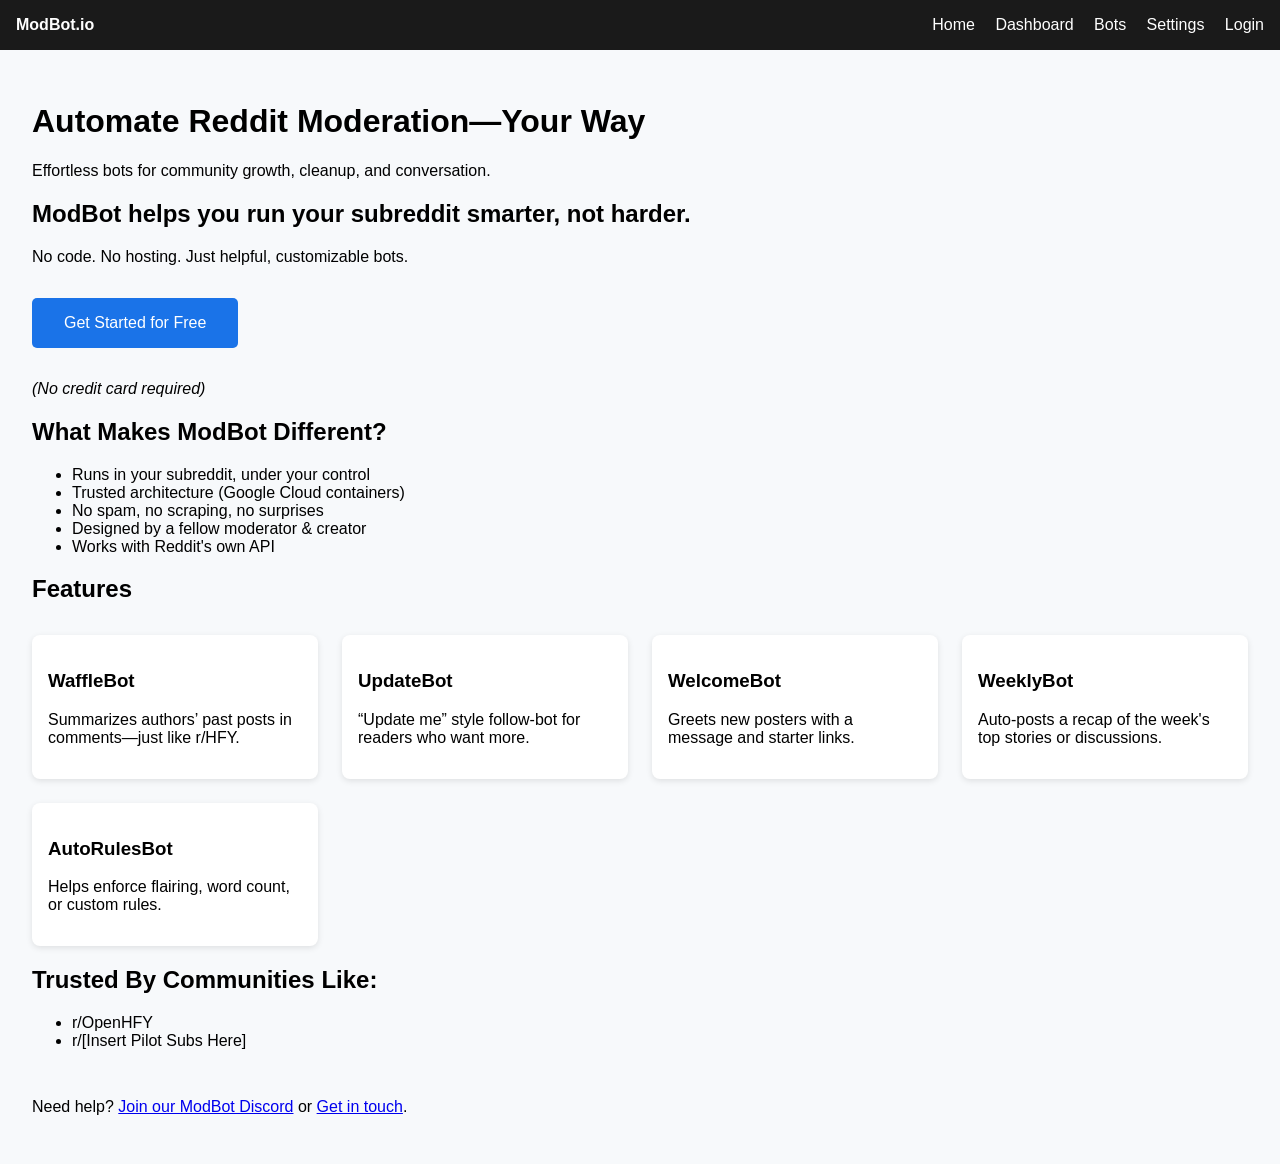
==== index.html @ 6c37dac9 "Add files via upload" ====
<!DOCTYPE html>
<html>
<head>
  <title>ModBot.io - Home</title>
  <link rel="stylesheet" href="styles.css">
</head>
<body>
<header>
  <div><strong>ModBot.io</strong></div>
  <nav>
    <a href="index.html">Home</a>
    <a href="dashboard.html">Dashboard</a>
    <a href="bots.html">Bots</a>
    <a href="settings.html">Settings</a>
    <a href="login.html">Login</a>
  </nav>
</header>

<main>
  <h1>Automate Reddit Moderation—Your Way</h1>
  <p>Effortless bots for community growth, cleanup, and conversation.</p>

  <h2>ModBot helps you run your subreddit smarter, not harder.</h2>
  <p>No code. No hosting. Just helpful, customizable bots.</p>

  <button style="padding: 1em 2em; background: #1a73e8; color: white; border: none; border-radius: 5px; font-size: 1em; margin: 1em 0;">
    Get Started for Free
  </button>
  <p><em>(No credit card required)</em></p>

  <h2>What Makes ModBot Different?</h2>
  <ul>
    <li>Runs in your subreddit, under your control</li>
    <li>Trusted architecture (Google Cloud containers)</li>
    <li>No spam, no scraping, no surprises</li>
    <li>Designed by a fellow moderator & creator</li>
    <li>Works with Reddit's own API</li>
  </ul>
  
  <h2>Features</h2>
  <div class="bots">
    <div class="bot">
      <h3>WaffleBot</h3>
      <p>Summarizes authors’ past posts in comments—just like r/HFY.</p>
    </div>
    <div class="bot">
      <h3>UpdateBot</h3>
      <p>“Update me” style follow-bot for readers who want more.</p>
    </div>
    <div class="bot">
      <h3>WelcomeBot</h3>
      <p>Greets new posters with a message and starter links.</p>
    </div>
    <div class="bot">
      <h3>WeeklyBot</h3>
      <p>Auto-posts a recap of the week's top stories or discussions.</p>
    </div>
    <div class="bot">
      <h3>AutoRulesBot</h3>
      <p>Helps enforce flairing, word count, or custom rules.</p>
    </div>
  </div>

  <h2>Trusted By Communities Like:</h2>
  <ul>
    <li>r/OpenHFY</li>
    <li>r/[Insert Pilot Subs Here]</li>
  </ul>

  <footer style="margin-top: 3em;">
    <p>Need help? <a href="#">Join our ModBot Discord</a> or <a href="#">Get in touch</a>.</p>
  </footer>
</main>
</body>
</html>
---- styles.css ----
body {
  font-family: Arial, sans-serif;
  margin: 0;
  padding: 0;
  background: #f7f9fb;
}
header {
  background: #1a1a1a;
  color: white;
  padding: 1em;
  display: flex;
  justify-content: space-between;
  align-items: center;
}
header nav a {
  color: white;
  margin-left: 1em;
  text-decoration: none;
}
main {
  padding: 2em;
}
.bots {
  display: grid;
  grid-template-columns: repeat(auto-fit, minmax(250px, 1fr));
  gap: 1.5em;
  margin-top: 2em;
}
.bot {
  background: white;
  padding: 1em;
  border-radius: 8px;
  box-shadow: 0 2px 6px rgba(0, 0, 0, 0.1);
}
.bot button {
  margin-top: 1em;
  padding: 0.5em 1em;
  background: #1a73e8;
  color: white;
  border: none;
  border-radius: 4px;
  cursor: pointer;
}
.dashboard-stats {
  display: grid;
  grid-template-columns: repeat(auto-fit, minmax(220px, 1fr));
  gap: 1.5em;
  margin-top: 2em;
}

.stat-box {
  background: white;
  padding: 1.5em;
  border-radius: 10px;
  box-shadow: 0 2px 10px rgba(0,0,0,0.08);
  text-align: center;
}

.stat-box h2 {
  margin-bottom: 0.5em;
  font-size: 1.2em;
  color: #1a1a1a;
}

.stat-box p {
  font-size: 1.5em;
  color: #1a73e8;
  margin: 0;
}
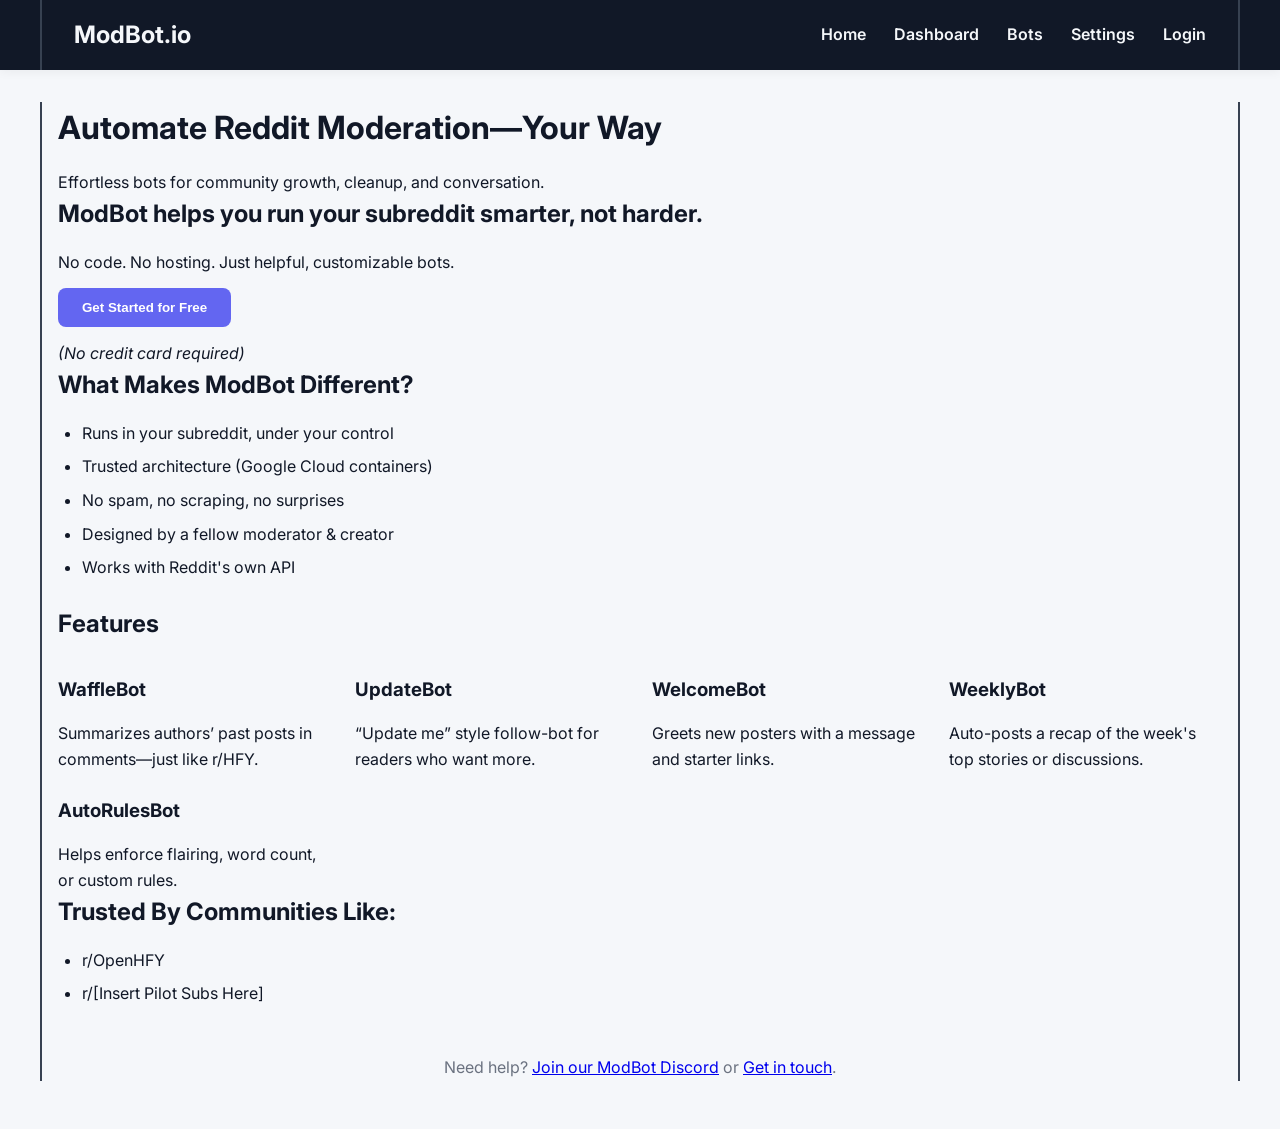
==== commit 3cbedbb5: "Add files via upload" ====
--- a/index.html
+++ b/index.html
@@ -1,75 +1,79 @@
 <!DOCTYPE html>
-<html>
+<html lang="en">
 <head>
-  <title>ModBot.io - Home</title>
-  <link rel="stylesheet" href="styles.css">
+  <meta charset="UTF-8" />
+  <meta name="viewport" content="width=device-width, initial-scale=1.0"/>
+  <title>ModBot.io – Home</title>
+  <link rel="stylesheet" href="styles.css"/>
 </head>
 <body>
-<header>
-  <div><strong>ModBot.io</strong></div>
-  <nav>
-    <a href="index.html">Home</a>
-    <a href="dashboard.html">Dashboard</a>
-    <a href="bots.html">Bots</a>
-    <a href="settings.html">Settings</a>
-    <a href="login.html">Login</a>
-  </nav>
-</header>
+  <header>
+    <nav class="container">
+      <strong>ModBot.io</strong>
+      <div class="nav-links">
+        <a href="index.html">Home</a>
+        <a href="dashboard.html">Dashboard</a>
+        <a href="bots.html">Bots</a>
+        <a href="settings.html">Settings</a>
+        <a href="login.html">Login</a>
+      </div>
+    </nav>
+  </header>
 
-<main>
-  <h1>Automate Reddit Moderation—Your Way</h1>
-  <p>Effortless bots for community growth, cleanup, and conversation.</p>
+  <main class="container">
+    <h1>Automate Reddit Moderation—Your Way</h1>
+    <p>Effortless bots for community growth, cleanup, and conversation.</p>
 
-  <h2>ModBot helps you run your subreddit smarter, not harder.</h2>
-  <p>No code. No hosting. Just helpful, customizable bots.</p>
+    <h2>ModBot helps you run your subreddit smarter, not harder.</h2>
+    <p>No code. No hosting. Just helpful, customizable bots.</p>
 
-  <button style="padding: 1em 2em; background: #1a73e8; color: white; border: none; border-radius: 5px; font-size: 1em; margin: 1em 0;">
-    Get Started for Free
-  </button>
-  <p><em>(No credit card required)</em></p>
+    <button class="button" style="margin: 1em 0;">
+      Get Started for Free
+    </button>
+    <p><em>(No credit card required)</em></p>
 
-  <h2>What Makes ModBot Different?</h2>
-  <ul>
-    <li>Runs in your subreddit, under your control</li>
-    <li>Trusted architecture (Google Cloud containers)</li>
-    <li>No spam, no scraping, no surprises</li>
-    <li>Designed by a fellow moderator & creator</li>
-    <li>Works with Reddit's own API</li>
-  </ul>
-  
-  <h2>Features</h2>
-  <div class="bots">
-    <div class="bot">
-      <h3>WaffleBot</h3>
-      <p>Summarizes authors’ past posts in comments—just like r/HFY.</p>
+    <h2>What Makes ModBot Different?</h2>
+    <ul>
+      <li>Runs in your subreddit, under your control</li>
+      <li>Trusted architecture (Google Cloud containers)</li>
+      <li>No spam, no scraping, no surprises</li>
+      <li>Designed by a fellow moderator & creator</li>
+      <li>Works with Reddit's own API</li>
+    </ul>
+
+    <h2>Features</h2>
+    <div class="bots">
+      <div class="bot">
+        <h3>WaffleBot</h3>
+        <p>Summarizes authors’ past posts in comments—just like r/HFY.</p>
+      </div>
+      <div class="bot">
+        <h3>UpdateBot</h3>
+        <p>“Update me” style follow-bot for readers who want more.</p>
+      </div>
+      <div class="bot">
+        <h3>WelcomeBot</h3>
+        <p>Greets new posters with a message and starter links.</p>
+      </div>
+      <div class="bot">
+        <h3>WeeklyBot</h3>
+        <p>Auto-posts a recap of the week's top stories or discussions.</p>
+      </div>
+      <div class="bot">
+        <h3>AutoRulesBot</h3>
+        <p>Helps enforce flairing, word count, or custom rules.</p>
+      </div>
     </div>
-    <div class="bot">
-      <h3>UpdateBot</h3>
-      <p>“Update me” style follow-bot for readers who want more.</p>
-    </div>
-    <div class="bot">
-      <h3>WelcomeBot</h3>
-      <p>Greets new posters with a message and starter links.</p>
-    </div>
-    <div class="bot">
-      <h3>WeeklyBot</h3>
-      <p>Auto-posts a recap of the week's top stories or discussions.</p>
-    </div>
-    <div class="bot">
-      <h3>AutoRulesBot</h3>
-      <p>Helps enforce flairing, word count, or custom rules.</p>
-    </div>
-  </div>
 
-  <h2>Trusted By Communities Like:</h2>
-  <ul>
-    <li>r/OpenHFY</li>
-    <li>r/[Insert Pilot Subs Here]</li>
-  </ul>
+    <h2>Trusted By Communities Like:</h2>
+    <ul>
+      <li>r/OpenHFY</li>
+      <li>r/[Insert Pilot Subs Here]</li>
+    </ul>
 
-  <footer style="margin-top: 3em;">
-    <p>Need help? <a href="#">Join our ModBot Discord</a> or <a href="#">Get in touch</a>.</p>
-  </footer>
-</main>
+    <footer style="margin-top: 3em;">
+      <p>Need help? <a href="#">Join our ModBot Discord</a> or <a href="#">Get in touch</a>.</p>
+    </footer>
+  </main>
 </body>
 </html>
--- a/styles.css
+++ b/styles.css
@@ -1,70 +1,184 @@
+@import url('https://fonts.googleapis.com/css2?family=Inter:wght@400;600&display=swap');
+
+:root {
+  --bg: #f5f7fa;
+  --fg: #111827;
+  --accent: #6366f1;
+  --card-bg: #ffffff;
+  --header-bg: #111827;
+  --header-fg: #f5f7fa;
+  --radius: 8px;
+  --shadow: 0 2px 10px rgba(0,0,0,0.05);
+  --border-color: #374151; /* Dark border colour */
+}
+
+/* Reset */
+* {
+  box-sizing: border-box;
+  margin: 0;
+  padding: 0;
+}
 
 body {
-  font-family: Arial, sans-serif;
-  margin: 0;
-  padding: 0;
-  background: #f7f9fb;
+  font-family: 'Inter', sans-serif;
+  background-color: var(--bg);
+  color: var(--fg);
+  line-height: 1.6;
 }
+
+/* Header */
 header {
-  background: #1a1a1a;
-  color: white;
-  padding: 1em;
+  background-color: var(--header-bg);
+  box-shadow: var(--shadow);
+  position: sticky;
+  top: 0;
+  z-index: 1000;
+}
+header nav.container {
+  max-width: 1200px;
+  margin: 0 auto;
+  padding: 1rem 2rem;
   display: flex;
   justify-content: space-between;
   align-items: center;
 }
-header nav a {
-  color: white;
-  margin-left: 1em;
+header strong {
+  color: var(--header-fg);
+  font-size: 1.5rem;
+}
+nav a {
+  margin-left: 1.5rem;
   text-decoration: none;
+  color: var(--header-fg);
+  font-weight: 600;
+  transition: color 0.2s;
 }
-main {
-  padding: 2em;
+nav a:hover {
+  color: var(--accent);
 }
-.bots {
+
+/* Main container with dark borders */
+.container {
+  max-width: 1200px;
+  margin: 2rem auto;
+  padding: 0 1rem;
+  border-left: 2px solid var(--border-color);
+  border-right: 2px solid var(--border-color);
+}
+
+/* Ensure lists have proper indent inside bordered container */
+.container ul {
+  padding-left: 1.5rem;
+  margin-bottom: 1.5rem;
+}
+.container ul li {
+  margin-bottom: 0.5rem;
+}
+
+h1, h2, h3 {
+  margin-bottom: 1rem;
+}
+.hero p, .features ul, .footer {
+  margin-bottom: 1.5rem;
+}
+
+.bots, .dashboard-stats {
   display: grid;
   grid-template-columns: repeat(auto-fit, minmax(250px, 1fr));
-  gap: 1.5em;
-  margin-top: 2em;
-}
-.bot {
-  background: white;
-  padding: 1em;
-  border-radius: 8px;
-  box-shadow: 0 2px 6px rgba(0, 0, 0, 0.1);
-}
-.bot button {
-  margin-top: 1em;
-  padding: 0.5em 1em;
-  background: #1a73e8;
-  color: white;
-  border: none;
-  border-radius: 4px;
-  cursor: pointer;
-}
-.dashboard-stats {
-  display: grid;
-  grid-template-columns: repeat(auto-fit, minmax(220px, 1fr));
-  gap: 1.5em;
-  margin-top: 2em;
+  gap: 1.5rem;
+  margin-top: 2rem;
 }
 
-.stat-box {
-  background: white;
-  padding: 1.5em;
-  border-radius: 10px;
-  box-shadow: 0 2px 10px rgba(0,0,0,0.08);
-  text-align: center;
+.card, .bot-card, .stat-card {
+  background-color: var(--card-bg);
+  border-radius: var(--radius);
+  box-shadow: var(--shadow);
+  padding: 1.5rem;
 }
 
-.stat-box h2 {
-  margin-bottom: 0.5em;
-  font-size: 1.2em;
-  color: #1a1a1a;
+.button, button {
+  display: inline-block;
+  padding: 0.75rem 1.5rem;
+  background-color: var(--accent);
+  color: #fff;
+  border: none;
+  border-radius: var(--radius);
+  font-weight: 600;
+  cursor: pointer;
+  transition: background-color 0.2s;
+}
+.button:hover, button:hover {
+  background-color: #4f46e5;
 }
 
-.stat-box p {
-  font-size: 1.5em;
-  color: #1a73e8;
-  margin: 0;
+input[type="text"], input[type="number"], textarea, select {
+  width: 100%;
+  padding: 0.75rem;
+  border: 1px solid #d1d5db;
+  border-radius: var(--radius);
+  margin-bottom: 1rem;
 }
+label {
+  display: block;
+  margin-bottom: 0.5rem;
+  font-weight: 600;
+}
+
+/* Toggle switch styles */
+.switch {
+  display: inline-block;
+  width: 50px; height: 24px;
+  position: relative;
+}
+.switch input {
+  opacity: 0;
+  width: 0; height: 0;
+}
+.slider {
+  position: absolute; cursor: pointer;
+  top: 0; left: 0; right: 0; bottom: 0;
+  background-color: #ccc;
+  transition: 0.4s;
+  border-radius: 24px;
+}
+.slider:before {
+  content: "";
+  position: absolute;
+  height: 20px; width: 20px;
+  left: 2px; bottom: 2px;
+  background-color: #fff;
+  transition: 0.4s;
+  border-radius: 50%;
+}
+input:checked + .slider {
+  background-color: #4ade80;
+}
+input:checked + .slider:before {
+  transform: translateX(26px);
+}
+
+footer {
+  text-align: center;
+  color: #6b7280;
+  margin: 3rem 0;
+}
+
+/* Responsive */
+@media (max-width: 640px) {
+  header nav.container {
+    padding: 1rem;
+  }
+  header strong {
+    font-size: 1.25rem;
+  }
+  nav a {
+    margin-left: 1rem;
+    font-size: 0.875rem;
+  }
+  .container {
+    border-left: none;
+    border-right: none;
+    margin: 1.5rem auto;
+    padding: 0 0.75rem;
+  }
+}
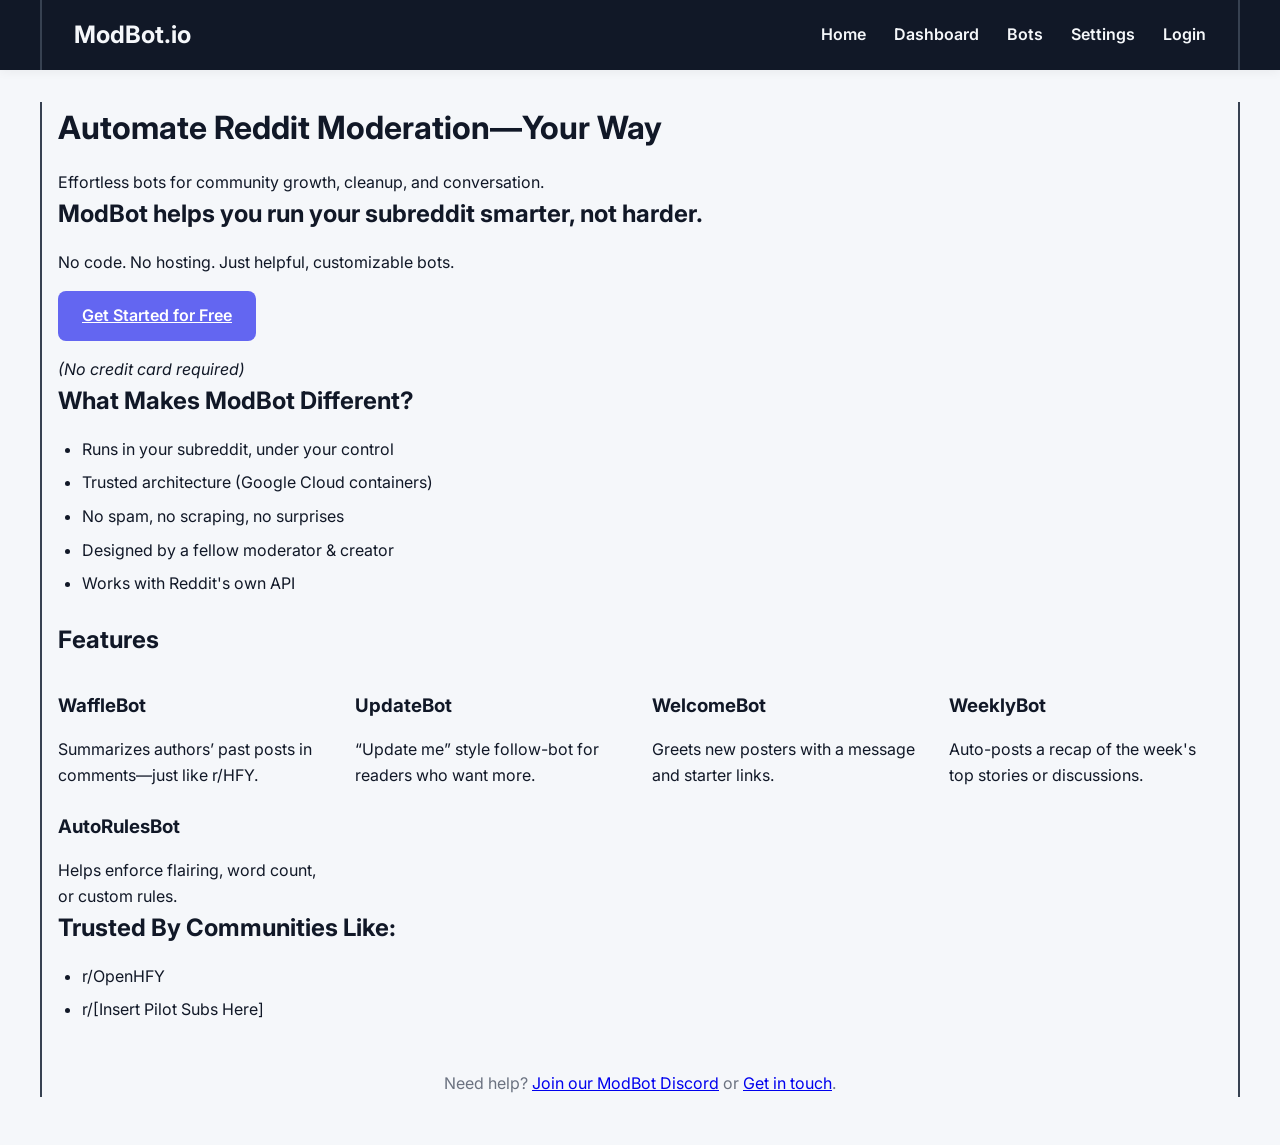
==== commit 9502df4a: "Add files via upload" ====
--- a/index.html
+++ b/index.html
@@ -27,9 +27,9 @@
     <h2>ModBot helps you run your subreddit smarter, not harder.</h2>
     <p>No code. No hosting. Just helpful, customizable bots.</p>
 
-    <button class="button" style="margin: 1em 0;">
+    <a href="free-trial.html" class="button" style="margin: 1em 0;">
       Get Started for Free
-    </button>
+    </a>
     <p><em>(No credit card required)</em></p>
 
     <h2>What Makes ModBot Different?</h2>
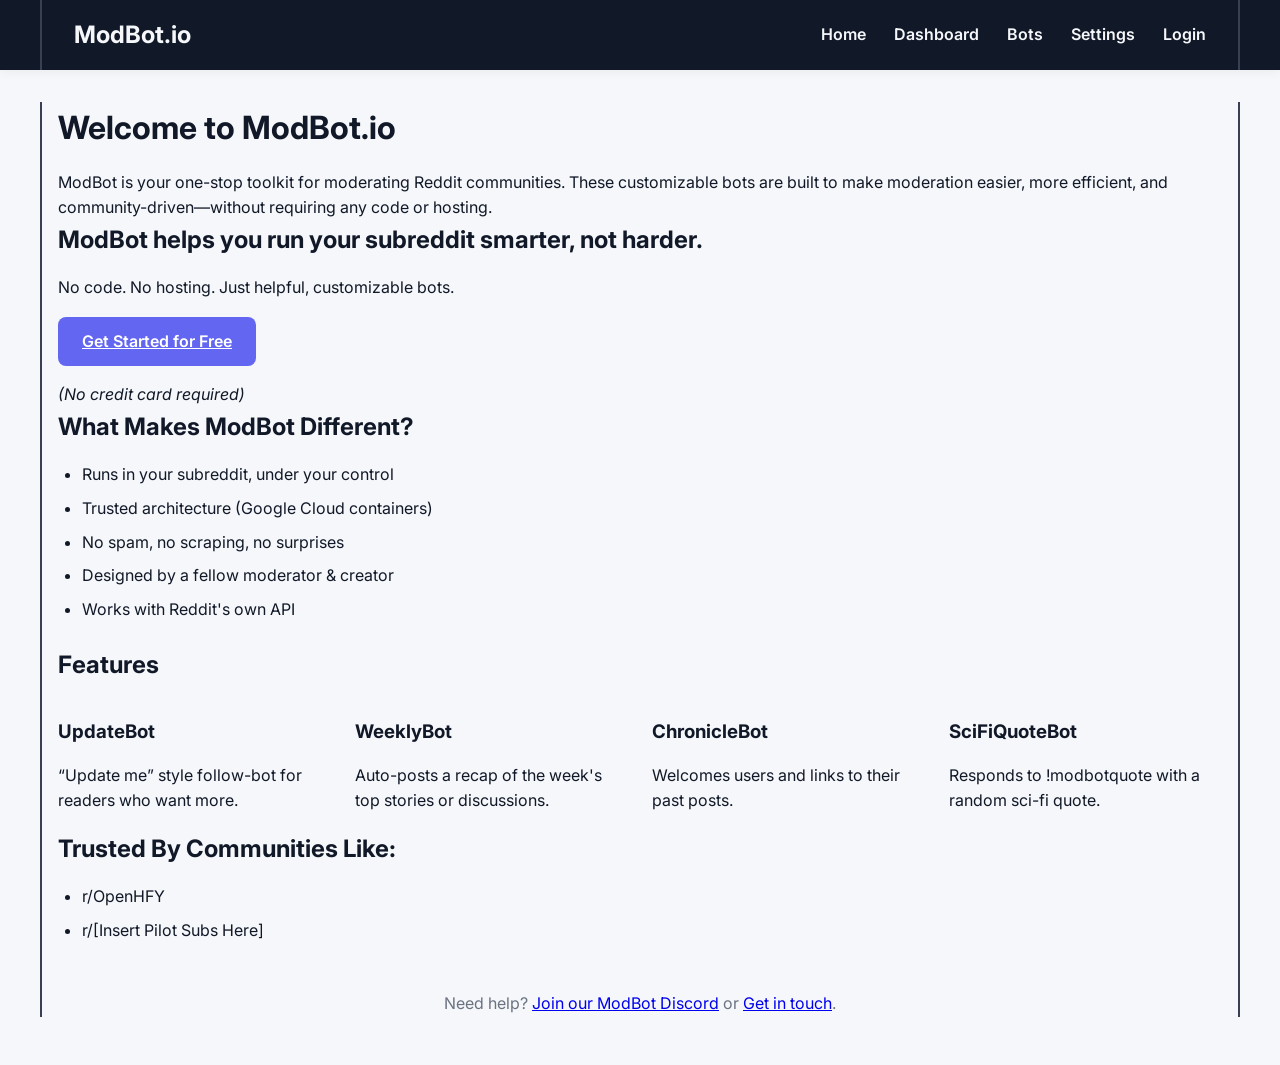
==== commit f26fe031: "Add files via upload" ====
--- a/index.html
+++ b/index.html
@@ -21,8 +21,8 @@
   </header>
 
   <main class="container">
-    <h1>Automate Reddit Moderation—Your Way</h1>
-    <p>Effortless bots for community growth, cleanup, and conversation.</p>
+    <h1>Welcome to ModBot.io</h1>
+    <p>ModBot is your one-stop toolkit for moderating Reddit communities. These customizable bots are built to make moderation easier, more efficient, and community-driven—without requiring any code or hosting.</p>
 
     <h2>ModBot helps you run your subreddit smarter, not harder.</h2>
     <p>No code. No hosting. Just helpful, customizable bots.</p>
@@ -43,28 +43,12 @@
 
     <h2>Features</h2>
     <div class="bots">
-      <div class="bot">
-        <h3>WaffleBot</h3>
-        <p>Summarizes authors’ past posts in comments—just like r/HFY.</p>
-      </div>
-      <div class="bot">
-        <h3>UpdateBot</h3>
-        <p>“Update me” style follow-bot for readers who want more.</p>
-      </div>
-      <div class="bot">
-        <h3>WelcomeBot</h3>
-        <p>Greets new posters with a message and starter links.</p>
-      </div>
-      <div class="bot">
-        <h3>WeeklyBot</h3>
-        <p>Auto-posts a recap of the week's top stories or discussions.</p>
-      </div>
-      <div class="bot">
-        <h3>AutoRulesBot</h3>
-        <p>Helps enforce flairing, word count, or custom rules.</p>
-      </div>
+      <div class="bot"><h3>UpdateBot</h3><p>“Update me” style follow-bot for readers who want more.</p></div>
+      <div class="bot"><h3>WeeklyBot</h3><p>Auto-posts a recap of the week's top stories or discussions.</p></div>
+      <div class="bot"><h3>ChronicleBot</h3><p>Welcomes users and links to their past posts.</p></div>
+      <div class="bot"><h3>SciFiQuoteBot</h3><p>Responds to !modbotquote with a random sci-fi quote.</p></div>
     </div>
-
+    <h2></h2>
     <h2>Trusted By Communities Like:</h2>
     <ul>
       <li>r/OpenHFY</li>
